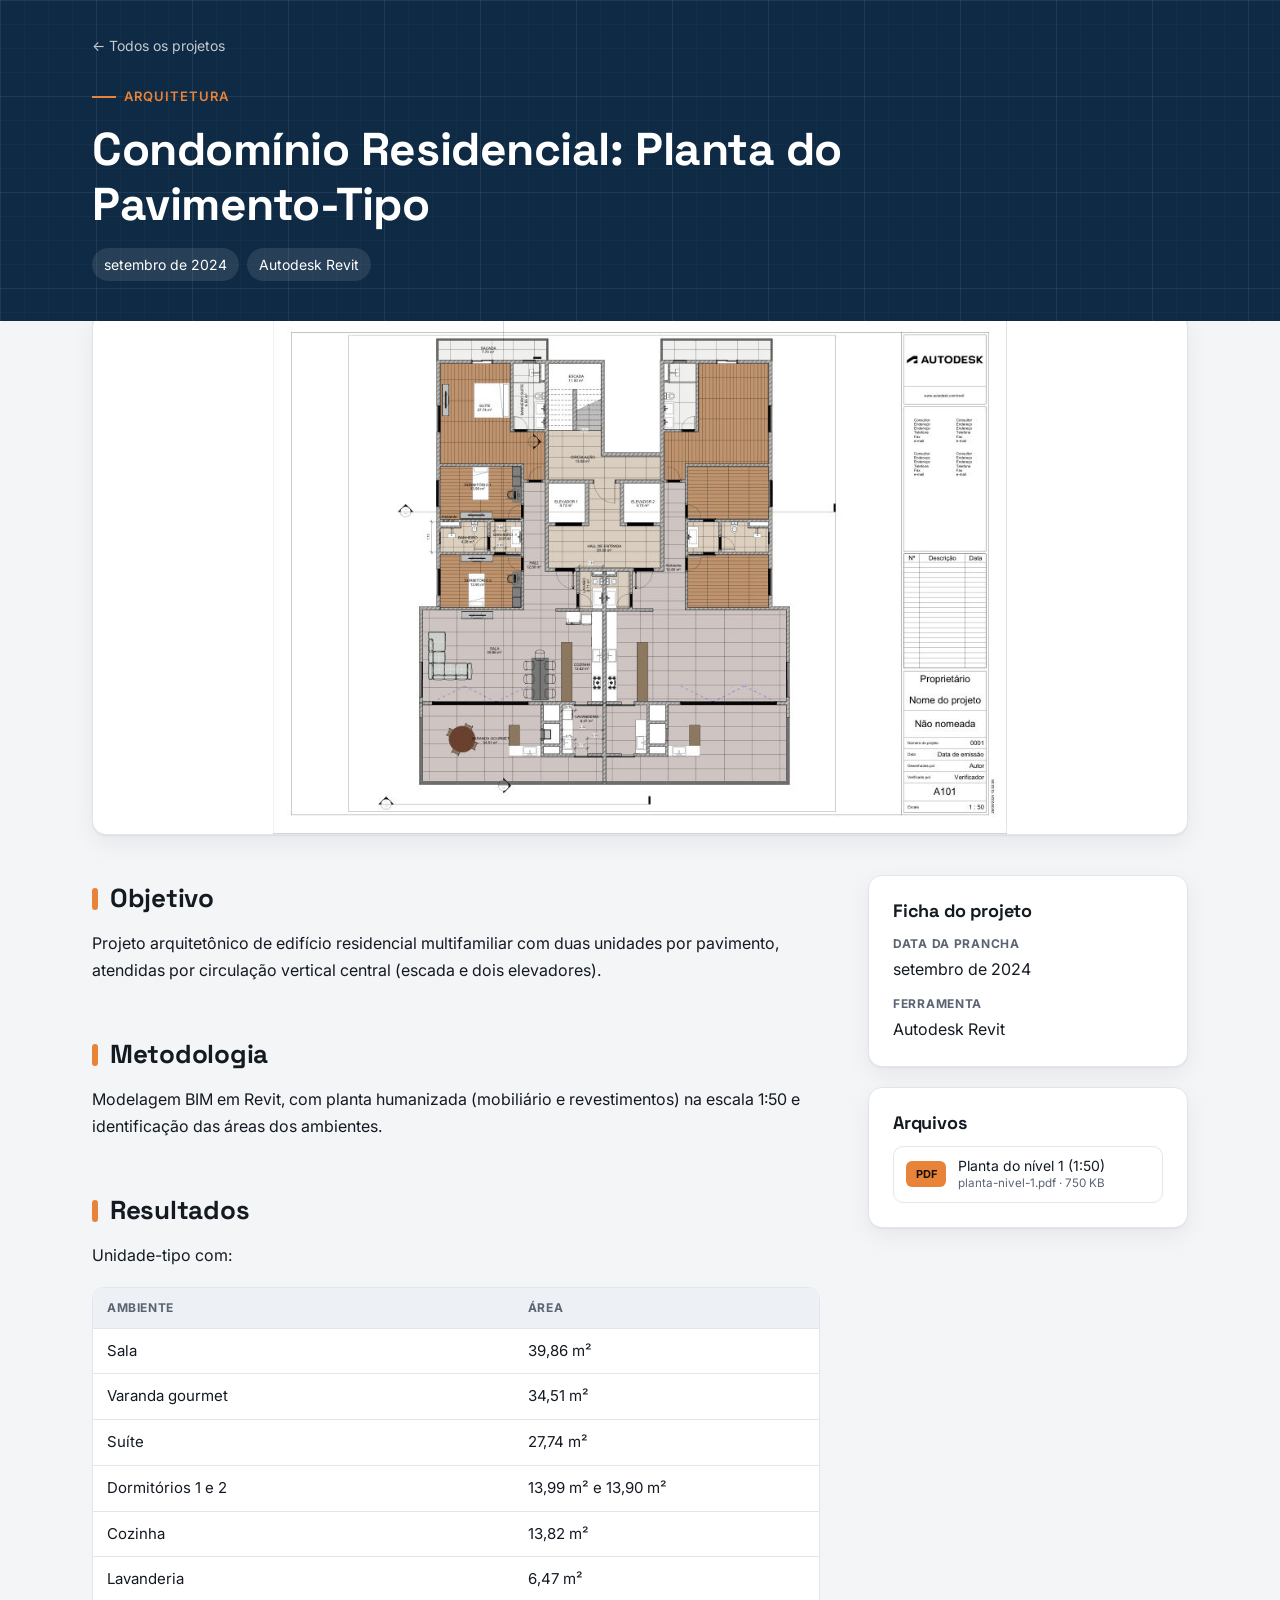
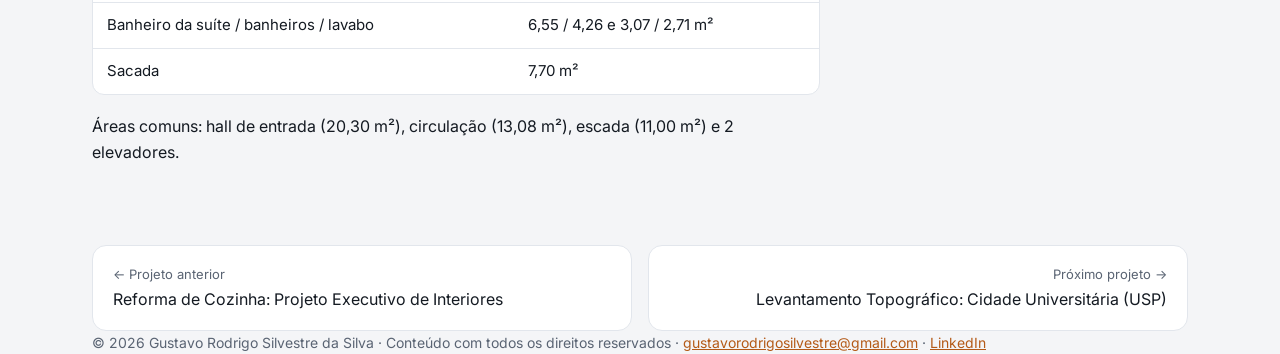
==== projetos/arquitetura/condominio-residencial/index.html @ fed3709d "Adiciona seção "Sobre mim" com foto no site e no README Co-Authored-By: Claude Opus 5.5 <noreply@ant" ====
<!doctype html>
<html lang="pt-BR">
<head>
<meta charset="utf-8">
<meta name="viewport" content="width=device-width, initial-scale=1">
<title>Condomínio Residencial: Planta do Pavimento-Tipo · Gustavo Silvestre</title>
<link rel="preconnect" href="https://fonts.googleapis.com">
<link rel="preconnect" href="https://fonts.gstatic.com" crossorigin>
<link href="https://fonts.googleapis.com/css2?family=Inter:wght@400;500;600;700&family=Space+Grotesk:wght@500;600;700&display=swap" rel="stylesheet">
<link rel="stylesheet" href="../../../assets/css/style.css?v=5">
</head>
<body>
<!-- Página gerada por tools/gerar_paginas.py a partir do README.md. Edite o README e rode o script. -->
<header class="hero project">
  <div class="wrap">
    <a class="crumb" href="../../../#projetos">← Todos os projetos</a>
    <p class="eyebrow" style="margin-top:28px">Arquitetura</p>
    <h1>Condomínio Residencial: Planta do Pavimento-Tipo</h1>
    <ul class="chips"><li>setembro de 2024</li><li>Autodesk Revit</li></ul>
  </div>
</header>
<div class="wrap cover"><figure><img src="../../../assets/img/condominio.jpg" alt="Planta do nível 1"></figure></div>
<main class="wrap">
  <div class="layout">
    <article class="prose"><h2>Objetivo</h2>
<p>Projeto arquitetônico de edifício residencial multifamiliar com duas unidades por pavimento, atendidas por circulação vertical central (escada e dois elevadores).</p>
<h2>Metodologia</h2>
<p>Modelagem BIM em Revit, com planta humanizada (mobiliário e revestimentos) na escala 1:50 e identificação das áreas dos ambientes.</p>
<h2>Resultados</h2>
<p>Unidade-tipo com:</p>
<div class="table"><table>
<thead>
<tr>
<th>Ambiente</th>
<th>Área</th>
</tr>
</thead>
<tbody>
<tr>
<td>Sala</td>
<td>39,86 m²</td>
</tr>
<tr>
<td>Varanda gourmet</td>
<td>34,51 m²</td>
</tr>
<tr>
<td>Suíte</td>
<td>27,74 m²</td>
</tr>
<tr>
<td>Dormitórios 1 e 2</td>
<td>13,99 m² e 13,90 m²</td>
</tr>
<tr>
<td>Cozinha</td>
<td>13,82 m²</td>
</tr>
<tr>
<td>Lavanderia</td>
<td>6,47 m²</td>
</tr>
<tr>
<td>Banheiro da suíte / banheiros / lavabo</td>
<td>6,55 / 4,26 e 3,07 / 2,71 m²</td>
</tr>
<tr>
<td>Sacada</td>
<td>7,70 m²</td>
</tr>
</tbody>
</table></div>
<p>Áreas comuns: hall de entrada (20,30 m²), circulação (13,08 m²), escada (11,00 m²) e 2 elevadores.</p></article>
    <aside class="aside">
      <div class="panel"><h3>Ficha do projeto</h3><dl class="facts"><div><dt>Data da prancha</dt><dd>setembro de 2024</dd></div><div><dt>Ferramenta</dt><dd>Autodesk Revit</dd></div></dl></div>
      <div class="panel"><h3>Arquivos</h3><ul class="files"><li><a href="docs/planta-nivel-1.pdf" download><span class="ext">PDF</span><span class="name">Planta do nível 1 (1:50)<small>planta-nivel-1.pdf · 750 KB</small></span></a></li></ul></div>
    </aside>
  </div>
  <nav class="pager"><a class="prev" href="../../../projetos/arquitetura/reforma-de-cozinha/"><small>← Projeto anterior</small>Reforma de Cozinha: Projeto Executivo de Interiores</a><a class="next" href="../../../projetos/topografia/levantamento-topografico-poli-usp/"><small>Próximo projeto →</small>Levantamento Topográfico: Cidade Universitária (USP)</a></nav>
</main>
<footer class="wrap">© 2026 Gustavo Rodrigo Silvestre da Silva · Conteúdo com todos os direitos reservados · <a href="mailto:gustavorodrigosilvestre@gmail.com">gustavorodrigosilvestre@gmail.com</a> · <a href="https://www.linkedin.com/in/gustavo-silvestre-0649b1244" target="_blank" rel="noopener">LinkedIn</a></footer>
<div class="lightbox" role="dialog" aria-label="Imagem ampliada"><button type="button" aria-label="Fechar">×</button><img alt=""></div>
<script src="../../../assets/js/site.js?v=5"></script>
</body>
</html>
---- assets/css/style.css ----
/* ===== Tokens ===== */
:root {
  --bg: #f4f5f7;
  --surface: #ffffff;
  --text: #141a22;
  --muted: #5a6473;
  --line: #e2e6ec;
  --brand: #0f2a44;
  --brand-2: #163a5c;
  --accent: #e8833a;
  --accent-ink: #b45a17;
  --chip: #edf1f6;
  --shadow: 0 1px 2px rgba(16, 24, 40, .06), 0 8px 24px rgba(16, 24, 40, .06);
  --radius: 14px;
  --font: "Inter", system-ui, -apple-system, "Segoe UI", Roboto, sans-serif;
  --display: "Space Grotesk", var(--font);
}
@media (prefers-color-scheme: dark) {
  :root {
    --bg: #0c1117;
    --surface: #141b24;
    --text: #e7eaef;
    --muted: #9aa5b4;
    --line: #243040;
    --brand: #0a1a2b;
    --brand-2: #10263d;
    --accent: #f0954f;
    --accent-ink: #f3a76c;
    --chip: #1b2531;
    --shadow: 0 1px 2px rgba(0, 0, 0, .3), 0 8px 24px rgba(0, 0, 0, .25);
  }
}

/* ===== Base ===== */
* { box-sizing: border-box; }
html { scroll-behavior: smooth; }
body { margin: 0; background: var(--bg); color: var(--text); font: 16px/1.65 var(--font); -webkit-font-smoothing: antialiased; }
img { max-width: 100%; display: block; }
a { color: var(--accent-ink); }
.wrap { max-width: 1160px; margin: 0 auto; padding: 0 16px; }
@media (min-width: 720px) { .wrap { padding: 0 32px; } }
h1, h2, h3 { font-family: var(--display); letter-spacing: -.01em; line-height: 1.2; }

/* ===== Hero (fundo "planta técnica") ===== */
.hero {
  background-color: var(--brand);
  background-image:
    linear-gradient(rgba(255,255,255,.05) 1px, transparent 1px),
    linear-gradient(90deg, rgba(255,255,255,.05) 1px, transparent 1px),
    linear-gradient(rgba(255,255,255,.025) 1px, transparent 1px),
    linear-gradient(90deg, rgba(255,255,255,.025) 1px, transparent 1px);
  background-size: 96px 96px, 96px 96px, 24px 24px, 24px 24px;
  color: #fff;
}
.hero .wrap { padding-top: 72px; padding-bottom: 64px; }
.hero { position: relative; overflow: hidden; }
.hero .wrap { position: relative; z-index: 1; }

/* Planta baixa animada no fundo do topo */
.hero-art { position: absolute; top: 28px; right: max(16px, calc((100vw - 1160px) / 2)); width: min(44%, 600px); aspect-ratio: 800 / 560; pointer-events: none; }
.hero-drawing { position: absolute; inset: 0; width: 100%; height: 100%; transition: opacity 1.2s ease; }
.hero-3d { position: absolute; inset: 0; width: 100%; height: 100%; opacity: 0; transition: opacity .9s ease; }
.hero-3d.on { opacity: 1; }
.hero-drawing.fade { opacity: 0; }
.hero-drawing .d { fill: none; stroke-dasharray: 1; stroke-dashoffset: 1; }
.hero-drawing text.d { stroke: none; opacity: 0; font: 600 13px var(--font); text-anchor: middle; letter-spacing: .04em; }
.hero-drawing .axis .d { stroke: rgba(255,255,255,.22); stroke-width: 1; }
.hero-drawing .axis text.d { fill: rgba(255,255,255,.6); font-size: 13px; }
.hero-drawing .wall .d { stroke: rgba(255,255,255,.85); stroke-width: 2; }
.hero-drawing .thin .d { stroke: rgba(255,255,255,.55); stroke-width: 1.3; }
.hero-drawing .dim .d { stroke: var(--accent); stroke-width: 1.2; opacity: .9; }
.hero-drawing .dim text.d { fill: var(--accent); font-size: 12px; }
.hero-drawing .label text.d { fill: rgba(255,255,255,.75); font-size: 13px; }
.hero-drawing .label text.sub { fill: rgba(255,255,255,.5); font-weight: 400; font-size: 11px; }
.hero-drawing .north .d { stroke: rgba(255,255,255,.6); stroke-width: 1.3; }
.hero-drawing .north text.d { fill: rgba(255,255,255,.7); }
.hero-drawing.play .d { animation: draw 1.3s var(--d, 0s) ease-out forwards; }
.hero-drawing.play text.d { animation: appear .7s var(--d, 0s) ease-out forwards; }
.hero-drawing.static .d { stroke-dashoffset: 0; }
.hero-drawing.static text.d { opacity: 1; }
@keyframes draw { to { stroke-dashoffset: 0; } }
@keyframes appear { to { opacity: 1; } }
@media (max-width: 960px) {
  .hero-art { width: 92%; right: 4%; top: 40px; opacity: .25; }
}
.eyebrow { display: inline-flex; align-items: center; gap: 8px; font-size: 13px; font-weight: 600; letter-spacing: .08em; text-transform: uppercase; color: var(--accent); }
.eyebrow::before { content: ""; width: 24px; height: 2px; background: var(--accent); }
.hero h1 { font-size: clamp(34px, 6vw, 60px); margin: 14px 0 16px; max-width: 18ch; }
.hero p.lead { font-size: clamp(16px, 2vw, 19px); color: rgba(255,255,255,.78); max-width: 62ch; margin: 0; }
.hero .actions { display: flex; flex-wrap: wrap; gap: 12px; margin-top: 28px; }
.btn { display: inline-flex; align-items: center; gap: 8px; padding: 11px 18px; border-radius: 10px; font-weight: 600; font-size: 15px; text-decoration: none; transition: transform .15s, background .15s; }
.btn:hover { transform: translateY(-1px); }
.btn-primary { background: var(--accent); color: #1a0f05; }
.btn-ghost { color: #fff; border: 1px solid rgba(255,255,255,.3); }
.btn-ghost:hover { background: rgba(255,255,255,.08); }
.stats { display: grid; grid-template-columns: repeat(auto-fit, minmax(140px, 1fr)); gap: 1px; margin-top: 48px; background: rgba(255,255,255,.12); border: 1px solid rgba(255,255,255,.12); border-radius: var(--radius); overflow: hidden; }
.stats div { background: var(--brand); padding: 18px 20px; }
.stats b { display: block; font-family: var(--display); font-size: 28px; color: #fff; }
.stats span { font-size: 13px; color: rgba(255,255,255,.65); }

/* ===== Seções ===== */
section { padding: 64px 0 8px; }
.section-head { display: flex; flex-wrap: wrap; align-items: end; justify-content: space-between; gap: 16px; margin-bottom: 24px; }
.section-head h2 { font-size: clamp(24px, 3vw, 32px); margin: 0; }
.section-head p { margin: 4px 0 0; color: var(--muted); }

/* Filtros */
.filters { display: flex; flex-wrap: wrap; gap: 8px; }
.filters button { font: inherit; font-size: 14px; padding: 7px 14px; border-radius: 999px; border: 1px solid var(--line); background: var(--surface); color: var(--text); cursor: pointer; }
.filters button[aria-pressed="true"] { background: var(--text); color: var(--bg); border-color: var(--text); }

/* Cards de projeto */
.grid { display: grid; gap: 24px; grid-template-columns: repeat(auto-fill, minmax(min(100%, 320px), 1fr)); }
.card { position: relative; display: flex; flex-direction: column; background: var(--surface); border: 1px solid var(--line); border-radius: var(--radius); overflow: hidden; text-decoration: none; color: inherit; box-shadow: var(--shadow); transition: transform .2s, border-color .2s; }
.card:hover { transform: translateY(-3px); border-color: var(--accent); }
.card .thumb { aspect-ratio: 16 / 10; background: #fff; overflow: hidden; border-bottom: 1px solid var(--line); }
.card .thumb img { width: 100%; height: 100%; object-fit: cover; transition: transform .4s; }
.card:hover .thumb img { transform: scale(1.04); }
.card .body { padding: 20px; display: flex; flex-direction: column; gap: 6px; flex: 1; }
.card .cat { font-size: 12px; font-weight: 700; letter-spacing: .06em; text-transform: uppercase; color: var(--accent-ink); }
.card h3 { font-size: 19px; margin: 0; }
.card p { margin: 0; color: var(--muted); font-size: 15px; }
.card .more { margin-top: auto; padding-top: 12px; font-size: 14px; font-weight: 600; color: var(--accent-ink); }
.card[hidden] { display: none; }

/* Blocos informativos */
.cols { display: grid; gap: 20px; grid-template-columns: repeat(auto-fit, minmax(min(100%, 260px), 1fr)); }
.panel { background: var(--surface); border: 1px solid var(--line); border-radius: var(--radius); padding: 24px; box-shadow: var(--shadow); }
.panel h3 { margin: 0 0 12px; font-size: 18px; }
.panel ul { margin: 0; padding-left: 18px; color: var(--muted); }
.panel li + li { margin-top: 6px; }
.panel .files, .panel .chips { padding-left: 0; }
.panel .chips li + li, .panel .files li + li { margin-top: 0; }
.chips { display: flex; flex-wrap: wrap; gap: 8px; list-style: none; padding: 0; margin: 0; }
.chips li { background: var(--chip); color: var(--text); padding: 5px 12px; border-radius: 999px; font-size: 14px; }
.hero .chips li { background: rgba(255,255,255,.1); color: #fff; }

/* Sobre mim */
.about { display: grid; gap: 28px; align-items: center; background: var(--surface); border: 1px solid var(--line); border-radius: var(--radius); padding: 28px; box-shadow: var(--shadow); }
@media (min-width: 760px) { .about { grid-template-columns: 240px 1fr; gap: 44px; padding: 36px; } }
.about-photo { width: 100%; max-width: 240px; height: auto; aspect-ratio: 1; object-fit: cover; border-radius: 18px; border: 4px solid var(--surface); box-shadow: 0 0 0 1px var(--line), var(--shadow); justify-self: center; }
.about h2 { font-size: clamp(24px, 3vw, 30px); margin: 6px 0 12px; }
.about p { margin: 0 0 12px; color: var(--muted); }
.about .chips { margin-top: 16px; }
.about .eyebrow-ink, .eyebrow-ink { color: var(--accent-ink); margin: 0; }
.eyebrow-ink::before { background: var(--accent-ink); }

/* Formação com logos das instituições */
.panel .edu { list-style: none; padding: 0; display: grid; gap: 18px; }
.panel .edu li + li { margin-top: 0; }
.edu li { display: flex; gap: 14px; align-items: flex-start; }
.edu .logo { flex: none; width: 64px; height: 64px; border-radius: 12px; background: #fff; border: 1px solid var(--line); display: grid; place-items: center; padding: 6px; }
.edu .logo img { width: 100%; height: 100%; object-fit: contain; }
.edu b { display: block; color: var(--text); font-size: 15px; }
.edu span { display: block; color: var(--muted); font-size: 14px; line-height: 1.45; }
.edu span + span { margin-top: 4px; }

/* Softwares com ícones */
.chips.tools li { display: inline-flex; align-items: center; gap: 8px; padding: 6px 12px 6px 8px; }
.chips.tools img { width: 20px; height: 20px; object-fit: contain; }

/* Contato e rodapé */
.contact { margin: 64px 0 0; background: var(--brand); color: #fff; border-radius: var(--radius); padding: 40px; display: flex; flex-wrap: wrap; gap: 24px; align-items: center; justify-content: space-between; }
.contact h2 { margin: 0 0 4px; font-size: 26px; }
.contact p { margin: 0; color: rgba(255,255,255,.75); }
footer { padding: 32px 0 48px; color: var(--muted); font-size: 14px; }

/* ===== Página de projeto ===== */
.crumb { display: inline-flex; gap: 6px; color: rgba(255,255,255,.75); text-decoration: none; font-size: 14px; }
.crumb:hover { color: #fff; }
.hero.project .wrap { padding-top: 32px; padding-bottom: 40px; }
.hero.project h1 { max-width: 28ch; font-size: clamp(28px, 4.5vw, 46px); }
.hero.project .eyebrow { display: flex; }
.cover { margin-top: -8px; }
.cover figure { margin: 0; background: #fff; border: 1px solid var(--line); border-radius: var(--radius); overflow: hidden; box-shadow: var(--shadow); cursor: zoom-in; }
.cover img { width: 100%; max-height: 520px; object-fit: contain; }
.layout { display: grid; gap: 32px; padding: 40px 0 0; }
@media (min-width: 960px) { .layout { grid-template-columns: minmax(0, 1fr) 320px; gap: 48px; } }
.aside { display: flex; flex-direction: column; gap: 20px; }
@media (min-width: 960px) { .aside { position: sticky; top: 24px; align-self: start; } }
.facts { margin: 0; display: grid; gap: 12px; }
.facts dt { font-size: 12px; font-weight: 700; letter-spacing: .06em; text-transform: uppercase; color: var(--muted); }
.facts dd { margin: 2px 0 0; }
.files { list-style: none; margin: 0; padding: 0; display: grid; gap: 8px; }
.files a { display: flex; gap: 12px; align-items: center; padding: 10px 12px; border: 1px solid var(--line); border-radius: 10px; text-decoration: none; color: var(--text); transition: border-color .15s, background .15s; }
.files a:hover { border-color: var(--accent); background: var(--chip); }
.files .ext { flex: none; font-size: 11px; font-weight: 700; padding: 4px 6px; border-radius: 6px; background: var(--accent); color: #1a0f05; min-width: 40px; text-align: center; }
.files .name { font-size: 14px; line-height: 1.35; }
.files .name small { display: block; color: var(--muted); }

/* Texto do README */
.prose { min-width: 0; }
.prose > :first-child { margin-top: 0; }
.prose h2 { font-size: 26px; margin: 48px 0 14px; padding-top: 8px; display: flex; align-items: center; gap: 12px; }
.prose h2::before { content: ""; width: 6px; height: 22px; border-radius: 3px; background: var(--accent); }
.prose h3 { font-size: 19px; margin: 28px 0 10px; }
.prose p, .prose li { color: var(--text); }
.prose ul, .prose ol { padding-left: 22px; }
.prose li { margin: 4px 0; }
.prose li::marker { color: var(--accent-ink); }
.prose strong { font-weight: 650; }
.prose img { border-radius: 10px; border: 1px solid var(--line); background: #fff; cursor: zoom-in; margin: 16px 0; }
.prose blockquote { margin: 20px 0; padding: 14px 18px; border-left: 4px solid var(--accent); background: var(--chip); border-radius: 0 10px 10px 0; color: var(--muted); }
.prose blockquote p { margin: 0; color: inherit; }
.prose .table { overflow-x: auto; margin: 18px 0; border: 1px solid var(--line); border-radius: 12px; background: var(--surface); }
.prose table { border-collapse: collapse; width: 100%; font-size: 15px; }
.prose th, .prose td { padding: 10px 14px; text-align: left; border-bottom: 1px solid var(--line); vertical-align: top; }
.prose th { font-size: 12px; letter-spacing: .05em; text-transform: uppercase; color: var(--muted); background: var(--chip); }
.prose tr:last-child td { border-bottom: 0; }
.prose td img { margin: 0; }

/* Galeria e vídeos */
.gallery { display: grid; gap: 16px; grid-template-columns: repeat(auto-fill, minmax(min(100%, 240px), 1fr)); }
.gallery button { padding: 0; border: 1px solid var(--line); border-radius: 12px; overflow: hidden; background: #fff; cursor: zoom-in; aspect-ratio: 4 / 3; }
.gallery img { width: 100%; height: 100%; object-fit: cover; transition: transform .3s; }
.gallery button:hover img { transform: scale(1.04); }
.videos { display: grid; gap: 16px; grid-template-columns: repeat(auto-fill, minmax(min(100%, 320px), 1fr)); }
.videos video { width: 100%; border-radius: 12px; border: 1px solid var(--line); background: #000; }
.pager { display: grid; gap: 16px; grid-template-columns: repeat(auto-fit, minmax(min(100%, 260px), 1fr)); margin-top: 64px; }
.pager a { display: block; padding: 18px 20px; border: 1px solid var(--line); border-radius: var(--radius); background: var(--surface); text-decoration: none; color: var(--text); }
.pager a:hover { border-color: var(--accent); }
.pager small { display: block; color: var(--muted); font-size: 13px; }
.pager .next { text-align: right; }

/* Lightbox */
.lightbox { position: fixed; inset: 0; background: rgba(5, 10, 18, .92); display: none; align-items: center; justify-content: center; padding: 24px; z-index: 50; cursor: zoom-out; }
.lightbox.open { display: flex; }
.lightbox img { max-width: 100%; max-height: 100%; border-radius: 8px; background: #fff; }
.lightbox button { position: absolute; top: 16px; right: 16px; width: 44px; height: 44px; border-radius: 50%; border: 0; background: rgba(255,255,255,.15); color: #fff; font-size: 22px; cursor: pointer; }
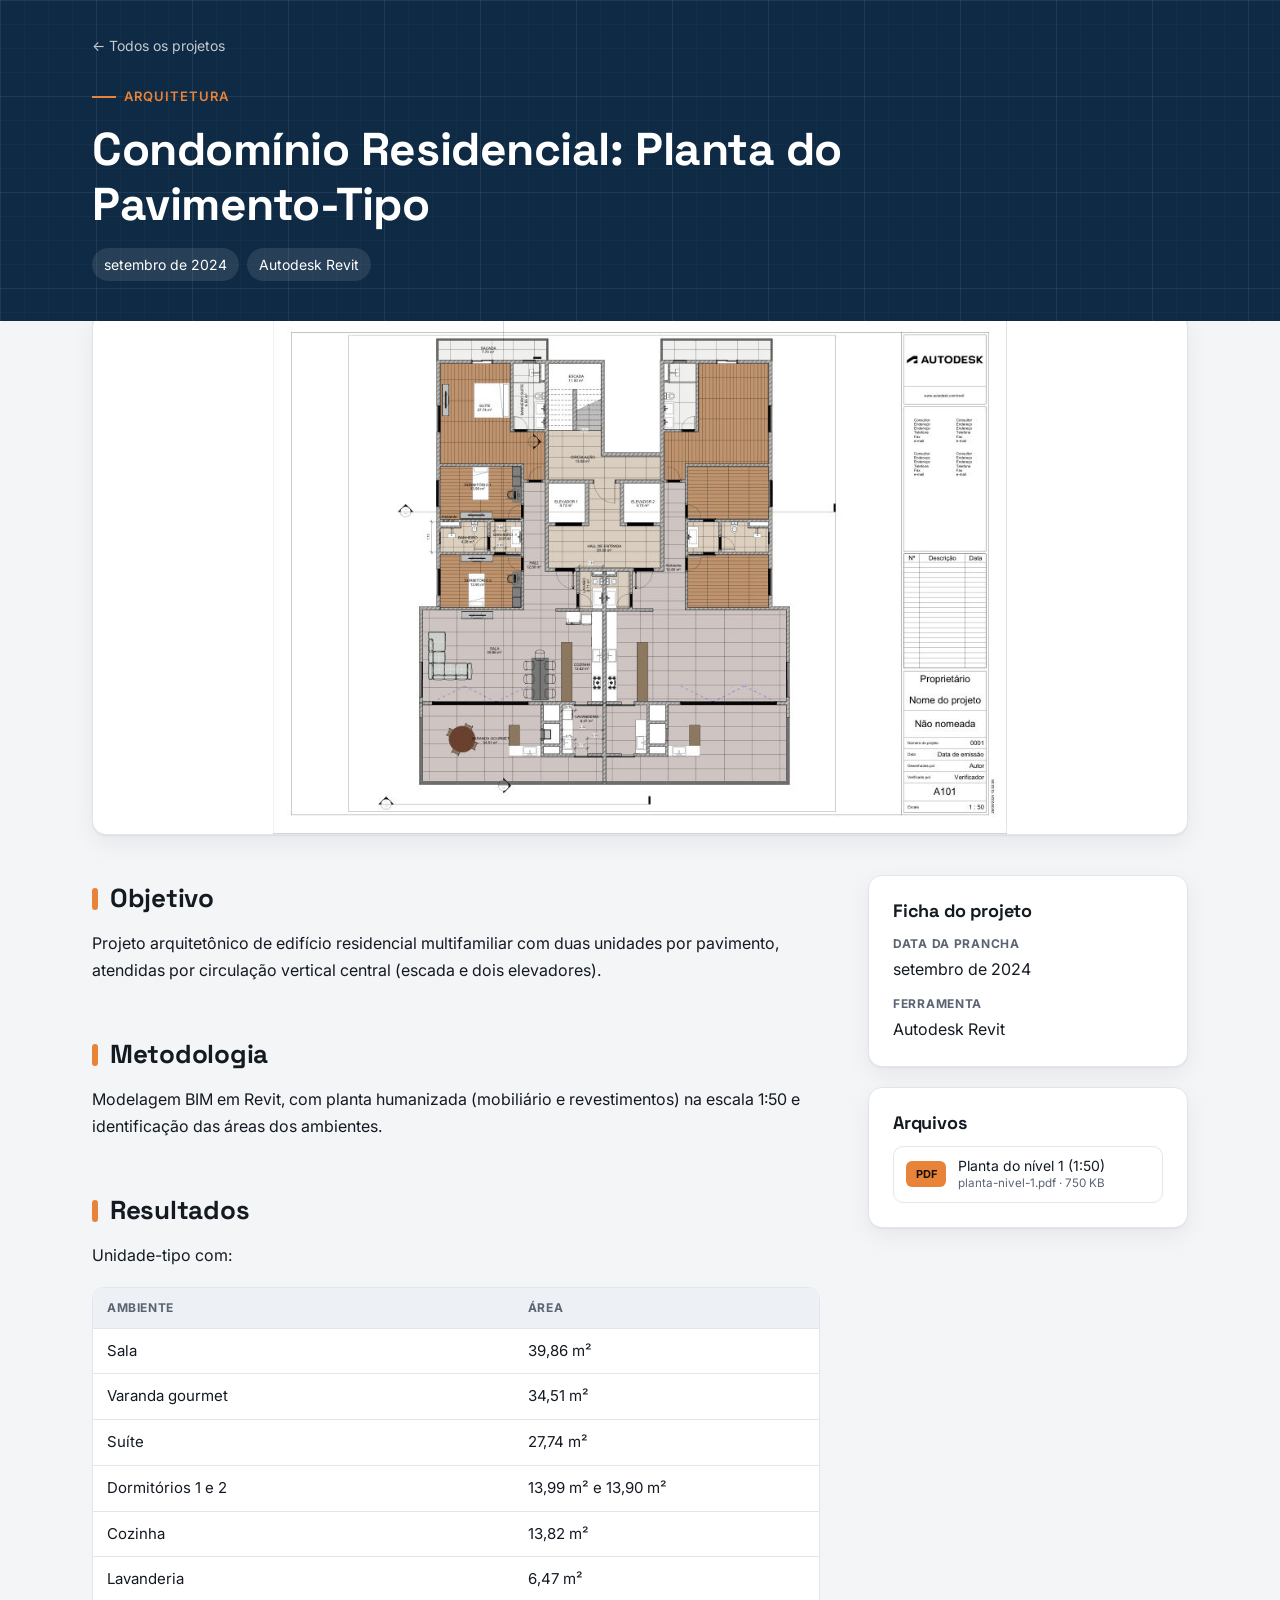
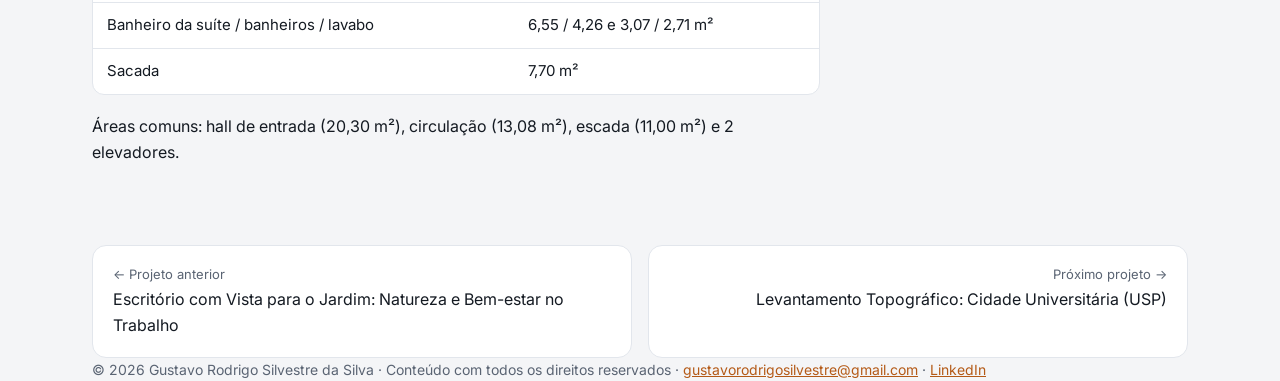
==== commit ed1bfe65: "Adiciona "Escritório com vista para o jardim" (design biofílico) Renders do home office com abertura" ====
--- a/projetos/arquitetura/condominio-residencial/index.html
+++ b/projetos/arquitetura/condominio-residencial/index.html
@@ -7,7 +7,7 @@
 <link rel="preconnect" href="https://fonts.googleapis.com">
 <link rel="preconnect" href="https://fonts.gstatic.com" crossorigin>
 <link href="https://fonts.googleapis.com/css2?family=Inter:wght@400;500;600;700&family=Space+Grotesk:wght@500;600;700&display=swap" rel="stylesheet">
-<link rel="stylesheet" href="../../../assets/css/style.css?v=5">
+<link rel="stylesheet" href="../../../assets/css/style.css?v=10">
 </head>
 <body>
 <!-- Página gerada por tools/gerar_paginas.py a partir do README.md. Edite o README e rode o script. -->
@@ -76,10 +76,10 @@
       <div class="panel"><h3>Arquivos</h3><ul class="files"><li><a href="docs/planta-nivel-1.pdf" download><span class="ext">PDF</span><span class="name">Planta do nível 1 (1:50)<small>planta-nivel-1.pdf · 750 KB</small></span></a></li></ul></div>
     </aside>
   </div>
-  <nav class="pager"><a class="prev" href="../../../projetos/arquitetura/reforma-de-cozinha/"><small>← Projeto anterior</small>Reforma de Cozinha: Projeto Executivo de Interiores</a><a class="next" href="../../../projetos/topografia/levantamento-topografico-poli-usp/"><small>Próximo projeto →</small>Levantamento Topográfico: Cidade Universitária (USP)</a></nav>
+  <nav class="pager"><a class="prev" href="../../../projetos/design-biofilico/escritorio-com-vista-para-jardim/"><small>← Projeto anterior</small>Escritório com Vista para o Jardim: Natureza e Bem-estar no Trabalho</a><a class="next" href="../../../projetos/topografia/levantamento-topografico-poli-usp/"><small>Próximo projeto →</small>Levantamento Topográfico: Cidade Universitária (USP)</a></nav>
 </main>
 <footer class="wrap">© 2026 Gustavo Rodrigo Silvestre da Silva · Conteúdo com todos os direitos reservados · <a href="mailto:gustavorodrigosilvestre@gmail.com">gustavorodrigosilvestre@gmail.com</a> · <a href="https://www.linkedin.com/in/gustavo-silvestre-0649b1244" target="_blank" rel="noopener">LinkedIn</a></footer>
 <div class="lightbox" role="dialog" aria-label="Imagem ampliada"><button type="button" aria-label="Fechar">×</button><img alt=""></div>
-<script src="../../../assets/js/site.js?v=5"></script>
+<script src="../../../assets/js/site.js?v=10"></script>
 </body>
 </html>
--- a/assets/css/style.css
+++ b/assets/css/style.css
@@ -136,14 +136,25 @@
 .hero .chips li { background: rgba(255,255,255,.1); color: #fff; }
 
 /* Sobre mim */
-.about { display: grid; gap: 28px; align-items: center; background: var(--surface); border: 1px solid var(--line); border-radius: var(--radius); padding: 28px; box-shadow: var(--shadow); }
-@media (min-width: 760px) { .about { grid-template-columns: 240px 1fr; gap: 44px; padding: 36px; } }
-.about-photo { width: 100%; max-width: 240px; height: auto; aspect-ratio: 1; object-fit: cover; border-radius: 18px; border: 4px solid var(--surface); box-shadow: 0 0 0 1px var(--line), var(--shadow); justify-self: center; }
-.about h2 { font-size: clamp(24px, 3vw, 30px); margin: 6px 0 12px; }
-.about p { margin: 0 0 12px; color: var(--muted); }
+.about {
+  display: grid; gap: 28px; align-items: center; padding: 28px; border-radius: var(--radius); box-shadow: var(--shadow);
+  color: #fff; background-color: var(--brand);
+  background-image:
+    radial-gradient(120% 90% at 0% 0%, rgba(232,131,58,.14), transparent 55%),
+    linear-gradient(rgba(255,255,255,.05) 1px, transparent 1px),
+    linear-gradient(90deg, rgba(255,255,255,.05) 1px, transparent 1px),
+    linear-gradient(rgba(255,255,255,.025) 1px, transparent 1px),
+    linear-gradient(90deg, rgba(255,255,255,.025) 1px, transparent 1px);
+  background-size: auto, 96px 96px, 96px 96px, 24px 24px, 24px 24px;
+}
+@media (min-width: 760px) { .about { grid-template-columns: 240px 1fr; gap: 44px; padding: 40px; } }
+.about-photo { width: 100%; max-width: 240px; height: auto; aspect-ratio: 1; object-fit: cover; border-radius: 18px; border: 4px solid rgba(255,255,255,.9); box-shadow: 0 12px 32px rgba(0,0,0,.35); justify-self: center; }
+.about h2 { font-size: clamp(24px, 3vw, 30px); margin: 6px 0 12px; color: #fff; }
+.about p { margin: 0 0 12px; color: rgba(255,255,255,.8); }
 .about .chips { margin-top: 16px; }
-.about .eyebrow-ink, .eyebrow-ink { color: var(--accent-ink); margin: 0; }
-.eyebrow-ink::before { background: var(--accent-ink); }
+.about .chips li { background: rgba(255,255,255,.1); color: #fff; border: 1px solid rgba(255,255,255,.14); }
+.about .eyebrow-ink { color: var(--accent); margin: 0; }
+.about .eyebrow-ink::before { background: var(--accent); }
 
 /* Formação com logos das instituições */
 .panel .edu { list-style: none; padding: 0; display: grid; gap: 18px; }
@@ -227,3 +238,4 @@
 .lightbox.open { display: flex; }
 .lightbox img { max-width: 100%; max-height: 100%; border-radius: 8px; background: #fff; }
 .lightbox button { position: absolute; top: 16px; right: 16px; width: 44px; height: 44px; border-radius: 50%; border: 0; background: rgba(255,255,255,.15); color: #fff; font-size: 22px; cursor: pointer; }
+.contact .actions { align-items: center; }
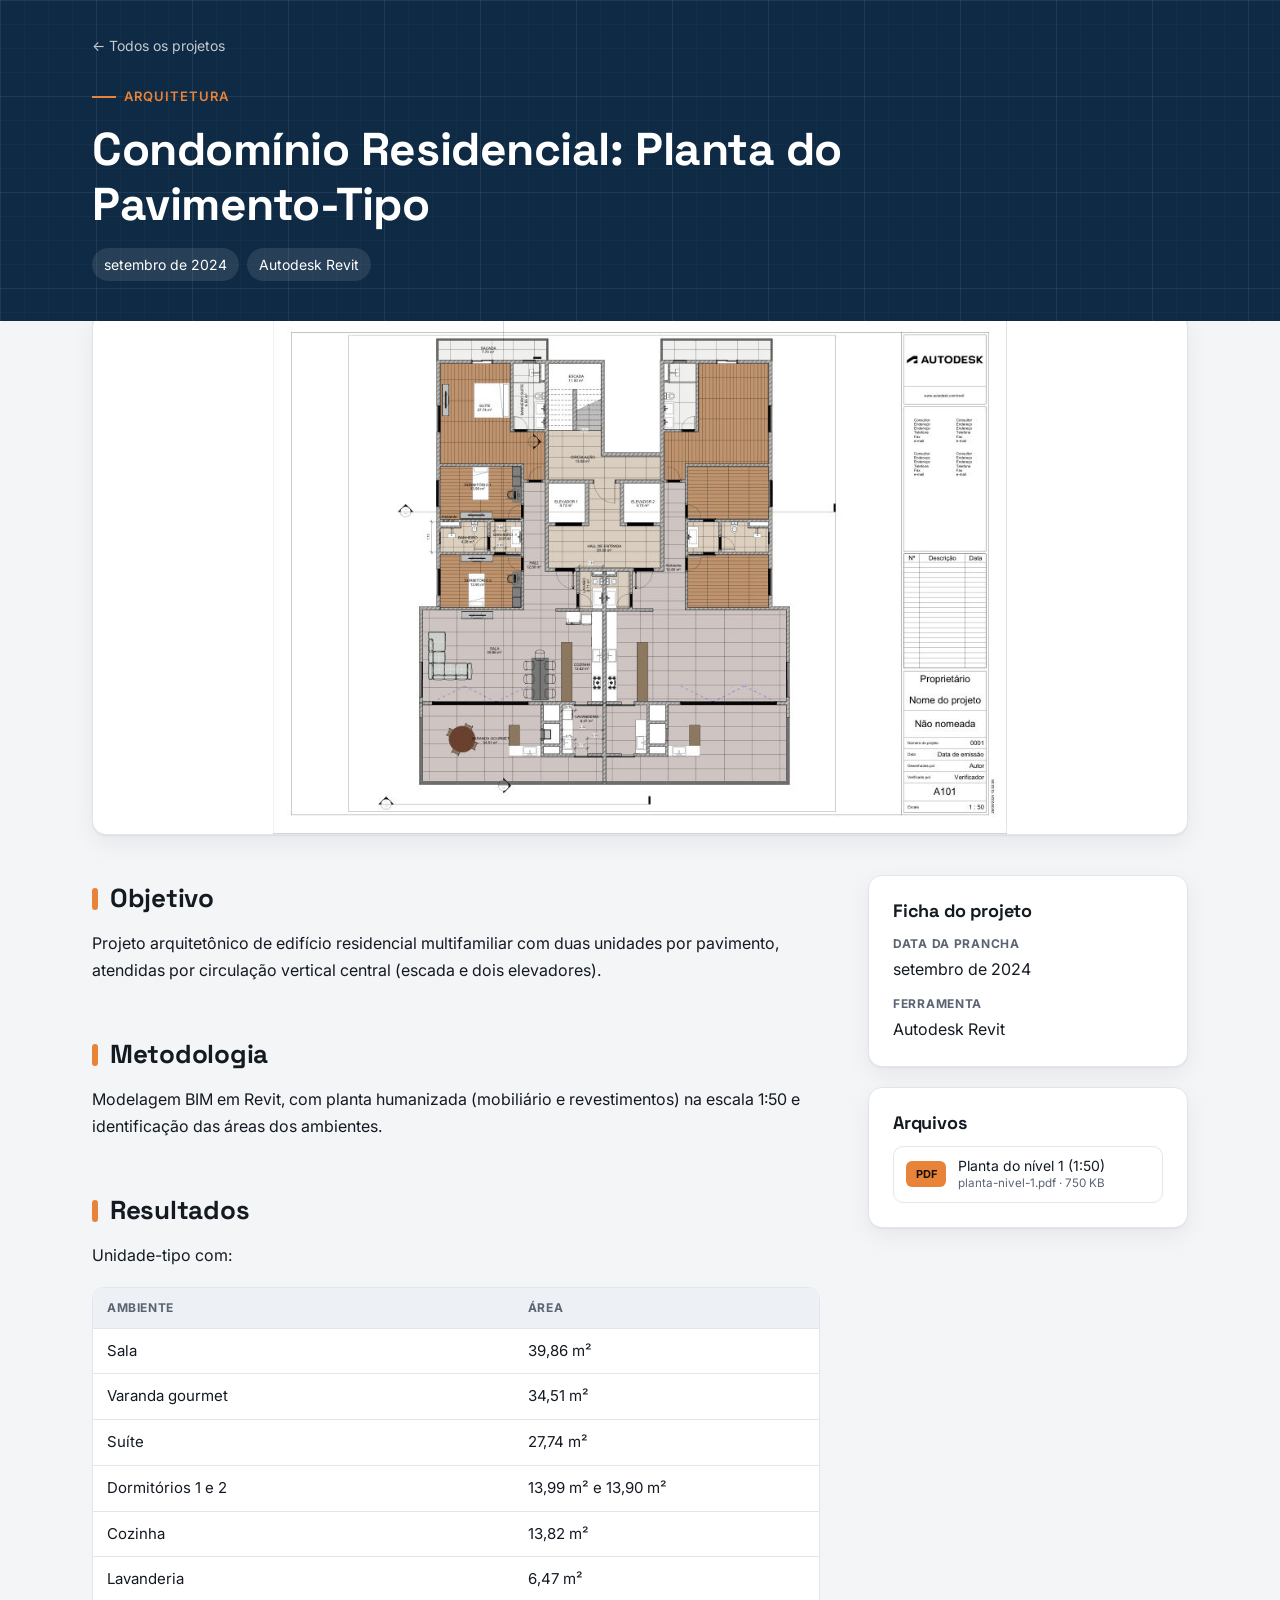
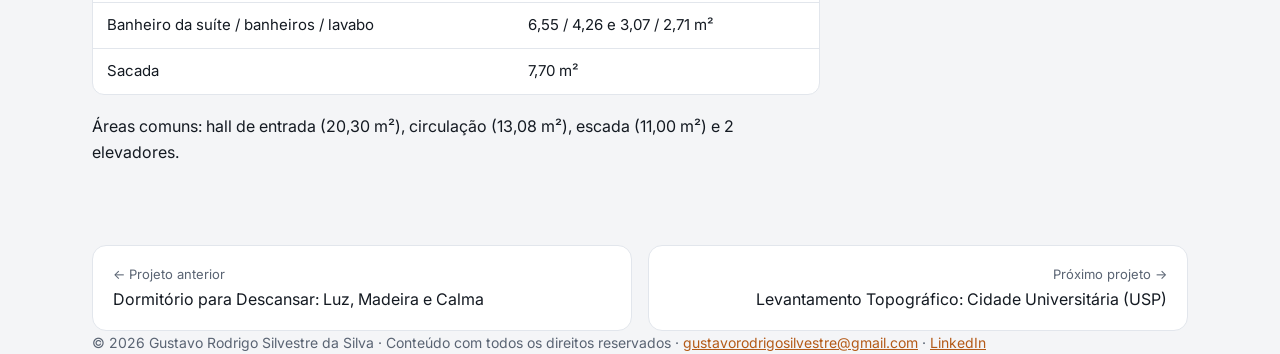
==== commit 6fba9207: "Adiciona "Dormitório para descansar" (design biofílico e sono) Renders do quarto e texto sobre os es" ====
--- a/projetos/arquitetura/condominio-residencial/index.html
+++ b/projetos/arquitetura/condominio-residencial/index.html
@@ -7,7 +7,7 @@
 <link rel="preconnect" href="https://fonts.googleapis.com">
 <link rel="preconnect" href="https://fonts.gstatic.com" crossorigin>
 <link href="https://fonts.googleapis.com/css2?family=Inter:wght@400;500;600;700&family=Space+Grotesk:wght@500;600;700&display=swap" rel="stylesheet">
-<link rel="stylesheet" href="../../../assets/css/style.css?v=10">
+<link rel="stylesheet" href="../../../assets/css/style.css?v=12">
 </head>
 <body>
 <!-- Página gerada por tools/gerar_paginas.py a partir do README.md. Edite o README e rode o script. -->
@@ -76,10 +76,10 @@
       <div class="panel"><h3>Arquivos</h3><ul class="files"><li><a href="docs/planta-nivel-1.pdf" download><span class="ext">PDF</span><span class="name">Planta do nível 1 (1:50)<small>planta-nivel-1.pdf · 750 KB</small></span></a></li></ul></div>
     </aside>
   </div>
-  <nav class="pager"><a class="prev" href="../../../projetos/design-biofilico/escritorio-com-vista-para-jardim/"><small>← Projeto anterior</small>Escritório com Vista para o Jardim: Natureza e Bem-estar no Trabalho</a><a class="next" href="../../../projetos/topografia/levantamento-topografico-poli-usp/"><small>Próximo projeto →</small>Levantamento Topográfico: Cidade Universitária (USP)</a></nav>
+  <nav class="pager"><a class="prev" href="../../../projetos/design-biofilico/dormitorio-para-descansar/"><small>← Projeto anterior</small>Dormitório para Descansar: Luz, Madeira e Calma</a><a class="next" href="../../../projetos/topografia/levantamento-topografico-poli-usp/"><small>Próximo projeto →</small>Levantamento Topográfico: Cidade Universitária (USP)</a></nav>
 </main>
 <footer class="wrap">© 2026 Gustavo Rodrigo Silvestre da Silva · Conteúdo com todos os direitos reservados · <a href="mailto:gustavorodrigosilvestre@gmail.com">gustavorodrigosilvestre@gmail.com</a> · <a href="https://www.linkedin.com/in/gustavo-silvestre-0649b1244" target="_blank" rel="noopener">LinkedIn</a></footer>
 <div class="lightbox" role="dialog" aria-label="Imagem ampliada"><button type="button" aria-label="Fechar">×</button><img alt=""></div>
-<script src="../../../assets/js/site.js?v=10"></script>
+<script src="../../../assets/js/site.js?v=12"></script>
 </body>
 </html>
